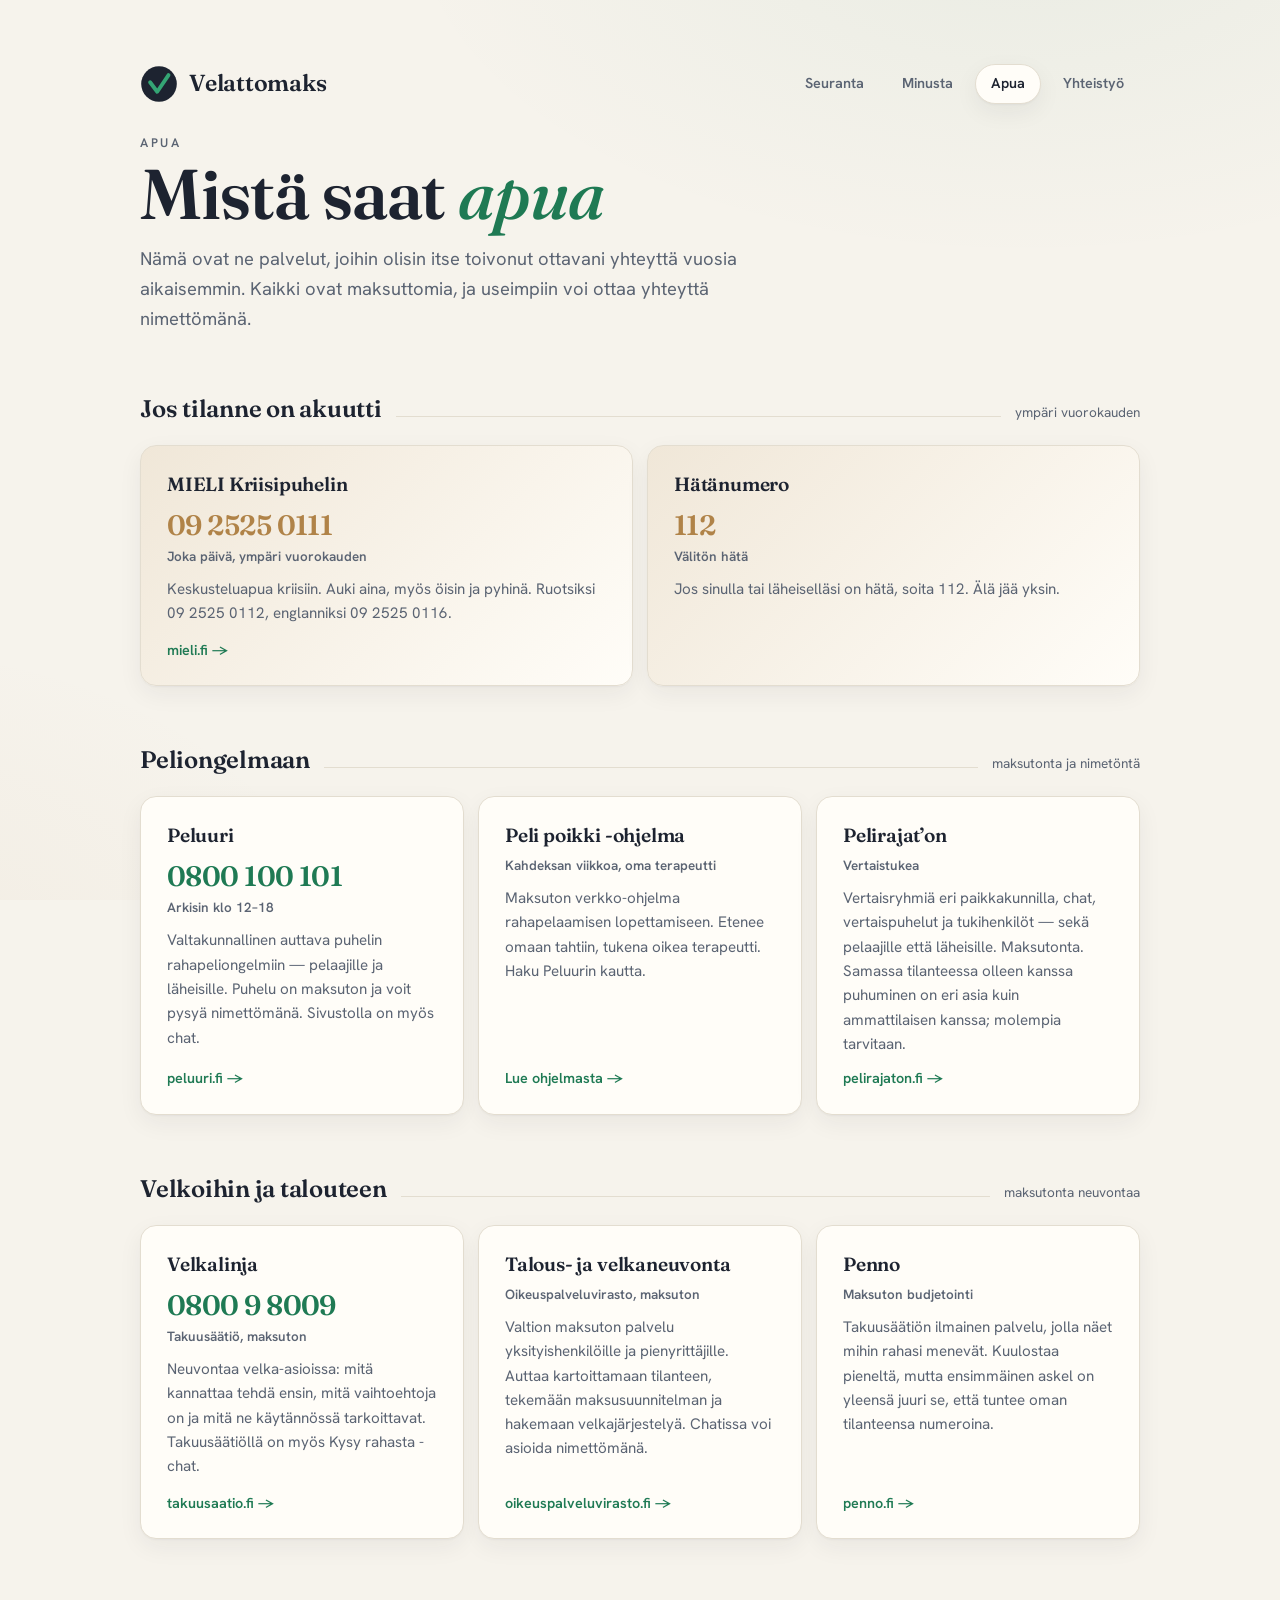
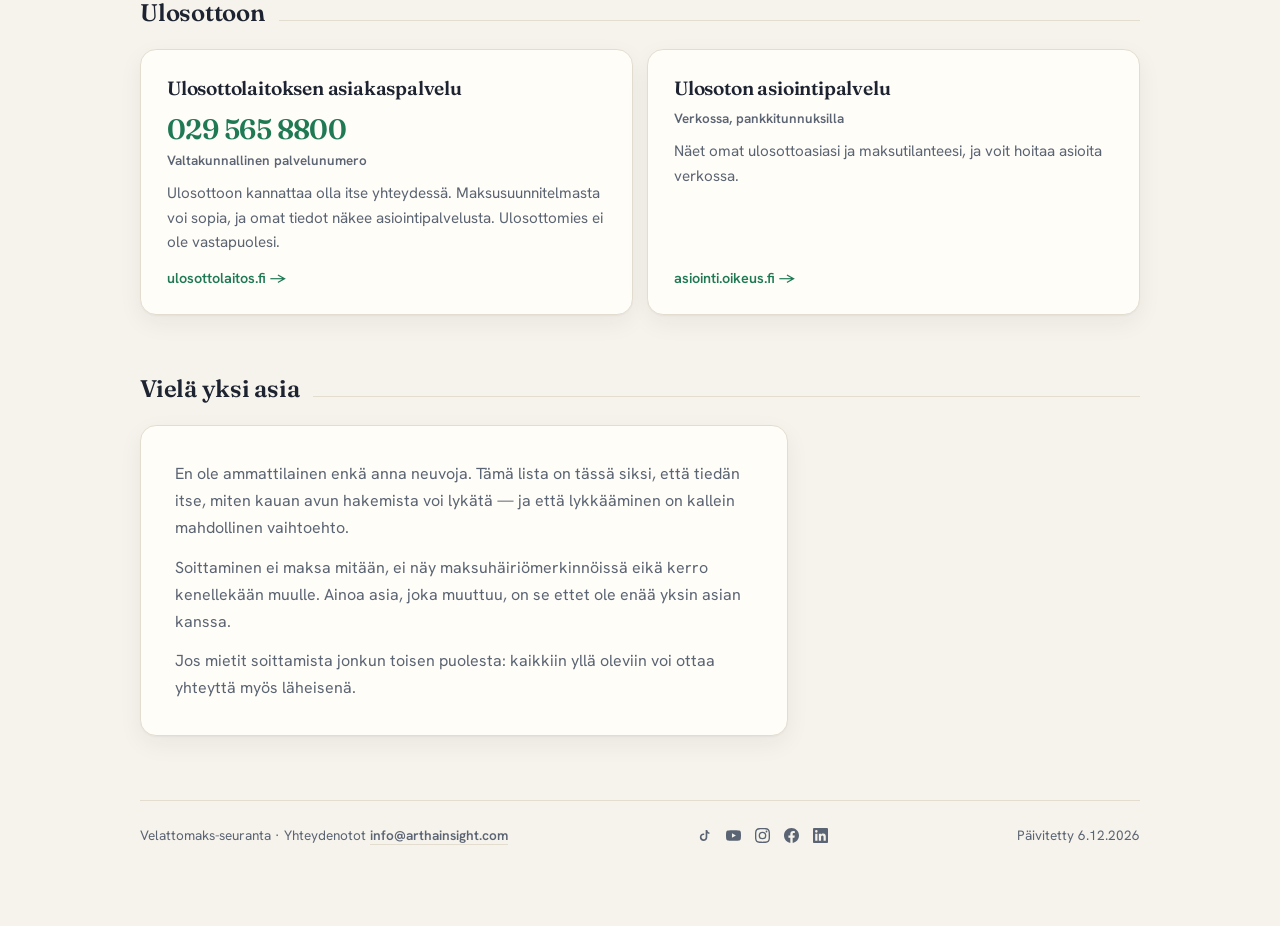
==== apua.html @ fec8a396 "Lisää Apua-sivu Uusi /apua kokoaa maksuttomat tukipalvelut neljään ryhmään: akuutti kriisiapu, pelio" ====
<!DOCTYPE html>
<html lang="fi">
<head>
<title>Apua — Velattomaks</title>
<meta name="description" content="Maksuttomat ja nimettömät palvelut peliongelmaan, velkoihin ja ulosottoon. Yhteystiedot koottuna yhdelle sivulle.">
<meta charset="UTF-8">
<meta name="viewport" content="width=device-width, initial-scale=1.0">
<link rel="icon" href="/favicon.svg" type="image/svg+xml">
<link rel="apple-touch-icon" href="/favicon.svg">
<link rel="preconnect" href="https://fonts.googleapis.com">
<link rel="preconnect" href="https://fonts.gstatic.com" crossorigin>
<link href="https://fonts.googleapis.com/css2?family=Fraunces:opsz,wght@9..144,400;9..144,500;9..144,600;9..144,700&family=Hanken+Grotesk:wght@400;500;600;700&display=swap" rel="stylesheet">
<link rel="stylesheet" href="/styles.css">
<!-- Vercel Web Analytics: cookieless, no personal data, so no consent banner -->
<script defer src="/_vercel/insights/script.js"></script>
</head>
<body>
<div class="wrap">
  <div class="topbar reveal">
    <a class="brand" href="/">
      <svg class="brand-mark" viewBox="0 0 64 64" aria-hidden="true"><circle cx="32" cy="32" r="30" fill="#1d2330"/><path d="M17 29 29 45 48 17" fill="none" stroke="#34a574" stroke-width="6.5" stroke-linecap="round" stroke-linejoin="round"/></svg>
      <span class="brand-word">Velattomaks</span>
    </a>
    <nav class="nav">
      <a href="/">Seuranta</a>
      <a href="/minusta">Minusta</a>
      <a href="/apua" aria-current="page">Apua</a>
      <a href="/yhteistyo">Yhteistyö</a>
    </nav>
  </div>

  <header class="reveal" style="animation-delay:.02s">
    <div class="kicker">Apua</div>
    <h1>Mistä saat <span class="em">apua</span></h1>
    <p class="lede">Nämä ovat ne palvelut, joihin olisin itse toivonut ottavani yhteyttä vuosia aikaisemmin. Kaikki ovat maksuttomia, ja useimpiin voi ottaa yhteyttä nimettömänä.</p>
  </header>

  <section class="reveal" style="animation-delay:.08s">
    <div class="sec-head"><h2>Jos tilanne on akuutti</h2><span class="line"></span><span class="meta">ympäri vuorokauden</span></div>
    <div class="helpgrid">
      <div class="help urgent">
        <div class="t">MIELI Kriisipuhelin</div>
        <a class="num" href="tel:0925250111">09 2525 0111</a>
        <div class="when">Joka päivä, ympäri vuorokauden</div>
        <p>Keskusteluapua kriisiin. Auki aina, myös öisin ja pyhinä. Ruotsiksi 09 2525 0112, englanniksi 09 2525 0116.</p>
        <a class="go" href="https://mieli.fi/tukea-ja-apua/kriisipuhelin/" target="_blank" rel="noopener noreferrer">mieli.fi →</a>
      </div>
      <div class="help urgent">
        <div class="t">Hätänumero</div>
        <a class="num" href="tel:112">112</a>
        <div class="when">Välitön hätä</div>
        <p>Jos sinulla tai läheiselläsi on hätä, soita 112. Älä jää yksin.</p>
      </div>
    </div>
  </section>

  <section class="reveal" style="animation-delay:.12s">
    <div class="sec-head"><h2>Peliongelmaan</h2><span class="line"></span><span class="meta">maksutonta ja nimetöntä</span></div>
    <div class="helpgrid">
      <div class="help">
        <div class="t">Peluuri</div>
        <a class="num" href="tel:0800100101">0800 100 101</a>
        <div class="when">Arkisin klo 12–18</div>
        <p>Valtakunnallinen auttava puhelin rahapeliongelmiin — pelaajille ja läheisille. Puhelu on maksuton ja voit pysyä nimettömänä. Sivustolla on myös chat.</p>
        <a class="go" href="https://www.peluuri.fi/hae-apua" target="_blank" rel="noopener noreferrer">peluuri.fi →</a>
      </div>
      <div class="help nophone">
        <div class="t">Peli poikki -ohjelma</div>
        <div class="when">Kahdeksan viikkoa, oma terapeutti</div>
        <p>Maksuton verkko-ohjelma rahapelaamisen lopettamiseen. Etenee omaan tahtiin, tukena oikea terapeutti. Haku Peluurin kautta.</p>
        <a class="go" href="https://www.peluuri.fi/ajankohtaista/mietitko-hakemista-peli-poikki-ohjelmaan" target="_blank" rel="noopener noreferrer">Lue ohjelmasta →</a>
      </div>
      <div class="help nophone">
        <div class="t">Pelirajat&#8217;on</div>
        <div class="when">Vertaistukea</div>
        <p>Vertaisryhmiä eri paikkakunnilla, chat, vertaispuhelut ja tukihenkilöt — sekä pelaajille että läheisille. Maksutonta. Samassa tilanteessa olleen kanssa puhuminen on eri asia kuin ammattilaisen kanssa; molempia tarvitaan.</p>
        <a class="go" href="https://pelirajaton.fi/vertaistukea/vertaisryhmat/" target="_blank" rel="noopener noreferrer">pelirajaton.fi →</a>
      </div>
    </div>
  </section>

  <section class="reveal" style="animation-delay:.16s">
    <div class="sec-head"><h2>Velkoihin ja talouteen</h2><span class="line"></span><span class="meta">maksutonta neuvontaa</span></div>
    <div class="helpgrid">
      <div class="help">
        <div class="t">Velkalinja</div>
        <a class="num" href="tel:080098009">0800 9 8009</a>
        <div class="when">Takuusäätiö, maksuton</div>
        <p>Neuvontaa velka-asioissa: mitä kannattaa tehdä ensin, mitä vaihtoehtoja on ja mitä ne käytännössä tarkoittavat. Takuusäätiöllä on myös Kysy rahasta -chat.</p>
        <a class="go" href="https://www.takuusaatio.fi/" target="_blank" rel="noopener noreferrer">takuusaatio.fi →</a>
      </div>
      <div class="help nophone">
        <div class="t">Talous- ja velkaneuvonta</div>
        <div class="when">Oikeuspalveluvirasto, maksuton</div>
        <p>Valtion maksuton palvelu yksityishenkilöille ja pienyrittäjille. Auttaa kartoittamaan tilanteen, tekemään maksusuunnitelman ja hakemaan velkajärjestelyä. Chatissa voi asioida nimettömänä.</p>
        <a class="go" href="https://www.oikeuspalveluvirasto.fi/fi/" target="_blank" rel="noopener noreferrer">oikeuspalveluvirasto.fi →</a>
      </div>
      <div class="help nophone">
        <div class="t">Penno</div>
        <div class="when">Maksuton budjetointi</div>
        <p>Takuusäätiön ilmainen palvelu, jolla näet mihin rahasi menevät. Kuulostaa pieneltä, mutta ensimmäinen askel on yleensä juuri se, että tuntee oman tilanteensa numeroina.</p>
        <a class="go" href="https://www.penno.fi/" target="_blank" rel="noopener noreferrer">penno.fi →</a>
      </div>
    </div>
  </section>

  <section class="reveal" style="animation-delay:.2s">
    <div class="sec-head"><h2>Ulosottoon</h2><span class="line"></span></div>
    <div class="helpgrid">
      <div class="help">
        <div class="t">Ulosottolaitoksen asiakaspalvelu</div>
        <a class="num" href="tel:0295658800">029 565 8800</a>
        <div class="when">Valtakunnallinen palvelunumero</div>
        <p>Ulosottoon kannattaa olla itse yhteydessä. Maksusuunnitelmasta voi sopia, ja omat tiedot näkee asiointipalvelusta. Ulosottomies ei ole vastapuolesi.</p>
        <a class="go" href="https://www.ulosottolaitos.fi/" target="_blank" rel="noopener noreferrer">ulosottolaitos.fi →</a>
      </div>
      <div class="help nophone">
        <div class="t">Ulosoton asiointipalvelu</div>
        <div class="when">Verkossa, pankkitunnuksilla</div>
        <p>Näet omat ulosottoasiasi ja maksutilanteesi, ja voit hoitaa asioita verkossa.</p>
        <a class="go" href="https://asiointi.oikeus.fi/ulosotto" target="_blank" rel="noopener noreferrer">asiointi.oikeus.fi →</a>
      </div>
    </div>
  </section>

  <section class="reveal" style="animation-delay:.24s">
    <div class="sec-head"><h2>Vielä yksi asia</h2><span class="line"></span></div>
    <div class="prose">
      <p>En ole ammattilainen enkä anna neuvoja. Tämä lista on tässä siksi, että tiedän itse, miten kauan avun hakemista voi lykätä — ja että lykkääminen on kallein mahdollinen vaihtoehto.</p>
      <p>Soittaminen ei maksa mitään, ei näy maksuhäiriömerkinnöissä eikä kerro kenellekään muulle. Ainoa asia, joka muuttuu, on se ettet ole enää yksin asian kanssa.</p>
      <p>Jos mietit soittamista jonkun toisen puolesta: kaikkiin yllä oleviin voi ottaa yhteyttä myös läheisenä.</p>
    </div>
  </section>

  <footer>
    <span>Velattomaks-seuranta · Yhteydenotot <a class="foot-mail" href="mailto:info@arthainsight.com">info@arthainsight.com</a></span>
    <span class="foot-soc">
      <a class="tt-foot" href="https://www.tiktok.com/@velattomaks.fi" target="_blank" rel="noopener noreferrer" aria-label="TikTok" title="TikTok">
        <svg viewBox="0 0 24 24" fill="currentColor" aria-hidden="true"><path d="M16.5 3c.3 2.1 1.6 3.73 3.5 4.03v2.34c-1.2 0-2.4-.38-3.5-1.02v6.43c0 3.31-2.69 6-6 6s-6-2.69-6-6 2.69-6 6-6c.34 0 .67.03 1 .08v2.42c-.32-.1-.66-.16-1-.16-1.83 0-3.33 1.5-3.33 3.34S8.67 18.17 10.5 18.17s3.33-1.5 3.33-3.34V3h2.67z"/></svg>
      </a>
      <a class="tt-foot" href="https://www.youtube.com/@velattomaks" target="_blank" rel="noopener noreferrer" aria-label="YouTube" title="YouTube">
        <svg viewBox="0 0 24 24" fill="currentColor" aria-hidden="true"><path d="M23.5 6.19a3.02 3.02 0 0 0-2.12-2.14C19.5 3.55 12 3.55 12 3.55s-7.5 0-9.38.5A3.02 3.02 0 0 0 .5 6.19C0 8.07 0 12 0 12s0 3.93.5 5.81a3.02 3.02 0 0 0 2.12 2.14c1.88.5 9.38.5 9.38.5s7.5 0 9.38-.5a3.02 3.02 0 0 0 2.12-2.14C24 15.93 24 12 24 12s0-3.93-.5-5.81zM9.55 15.57V8.43L15.82 12l-6.27 3.57z"/></svg>
      </a>
      <a class="tt-foot" href="https://www.instagram.com/velattomaks.fi" target="_blank" rel="noopener noreferrer" aria-label="Instagram" title="Instagram">
        <svg viewBox="0 0 24 24" fill="currentColor" aria-hidden="true"><path d="M12 2.16c3.2 0 3.58.02 4.85.07 3.25.15 4.77 1.69 4.92 4.92.06 1.27.07 1.65.07 4.85s-.01 3.58-.07 4.85c-.15 3.23-1.66 4.77-4.92 4.92-1.27.06-1.64.07-4.85.07s-3.58-.01-4.85-.07c-3.26-.15-4.77-1.7-4.92-4.92-.06-1.27-.07-1.64-.07-4.85s.01-3.58.07-4.85c.15-3.23 1.66-4.77 4.92-4.92C8.42 2.18 8.8 2.16 12 2.16zM12 0C8.74 0 8.33.01 7.05.07 2.7.27.27 2.69.07 7.05.01 8.33 0 8.74 0 12s.01 3.67.07 4.95c.2 4.36 2.62 6.78 6.98 6.98C8.33 23.99 8.74 24 12 24s3.67-.01 4.95-.07c4.35-.2 6.78-2.62 6.98-6.98.06-1.28.07-1.69.07-4.95s-.01-3.67-.07-4.95c-.2-4.35-2.62-6.78-6.98-6.98C15.67.01 15.26 0 12 0zm0 5.84a6.16 6.16 0 1 0 0 12.32 6.16 6.16 0 0 0 0-12.32zM12 16a4 4 0 1 1 0-8 4 4 0 0 1 0 8zm6.41-11.85a1.44 1.44 0 1 0 0 2.89 1.44 1.44 0 0 0 0-2.89z"/></svg>
      </a>
      <a class="tt-foot" href="https://www.facebook.com/profile.php?id=61591109935003" target="_blank" rel="noopener noreferrer" aria-label="Facebook" title="Facebook">
        <svg viewBox="0 0 24 24" fill="currentColor" aria-hidden="true"><path d="M24 12.07C24 5.44 18.63.07 12 .07S0 5.44 0 12.07c0 5.99 4.39 10.95 10.13 11.85v-8.38H7.08v-3.47h3.05V9.43c0-3.01 1.79-4.67 4.53-4.67 1.31 0 2.69.24 2.69.24v2.95h-1.51c-1.49 0-1.96.93-1.96 1.87v2.25h3.33l-.53 3.47h-2.8v8.38C19.61 23.02 24 18.06 24 12.07z"/></svg>
      </a>
      <a class="tt-foot" href="https://www.linkedin.com/in/rikuforsell/" target="_blank" rel="noopener noreferrer" aria-label="LinkedIn" title="LinkedIn">
        <svg viewBox="0 0 24 24" fill="currentColor" aria-hidden="true"><path d="M20.45 20.45h-3.56v-5.57c0-1.33-.03-3.04-1.85-3.04-1.86 0-2.14 1.45-2.14 2.94v5.67H9.34V9h3.42v1.56h.05c.48-.9 1.64-1.85 3.37-1.85 3.6 0 4.27 2.37 4.27 5.46v6.28zM5.34 7.43a2.06 2.06 0 1 1 0-4.13 2.06 2.06 0 0 1 0 4.13zM7.12 20.45H3.56V9h3.56v11.45zM22.22 0H1.77C.79 0 0 .77 0 1.73v20.54C0 23.23.79 24 1.77 24h20.45c.98 0 1.78-.77 1.78-1.73V1.73C24 .77 23.2 0 22.22 0z"/></svg>
      </a>
    </span>
    <span id="updated"></span>
  </footer>
</div>
<script>
document.getElementById('updated').textContent = 'Päivitetty ' + new Date().toLocaleDateString('fi-FI');
</script>
</body>
</html>
---- styles.css ----
:root{
    --paper:#f6f3ec;
    --paper-2:#fffdf8;
    --ink:#1d2330;
    --ink-soft:#5b6473;
    --line:#e3ddd0;
    --accent:#1f7a54;      /* maksettu / edistys */
    --accent-soft:#e4efe7;
    --remain:#b08348;      /* jäljellä */
    --remain-soft:#f0e7d8;
    --amber:#b9892f;
    --amber-soft:#f3e8cf;
    --shadow:0 1px 2px rgba(29,35,48,.04), 0 8px 24px rgba(29,35,48,.06);
    --radius:16px;
  }
  *{box-sizing:border-box;margin:0;padding:0}
  html{scroll-behavior:smooth}
  body{
    font-family:'Hanken Grotesk',system-ui,sans-serif;
    background:var(--paper);
    color:var(--ink);
    line-height:1.5;
    -webkit-font-smoothing:antialiased;
    font-feature-settings:"tnum" 1,"lnum" 1;
    background-image:
      radial-gradient(900px 500px at 80% -10%, rgba(31,122,84,.06), transparent 70%),
      radial-gradient(700px 500px at -10% 110%, rgba(176,131,72,.06), transparent 70%);
    background-attachment:fixed;
  }
  .wrap{max-width:1080px;margin:0 auto;padding:clamp(28px,5vw,72px) clamp(18px,4vw,40px) 80px}
  .num{font-variant-numeric:tabular-nums;font-feature-settings:"tnum" 1}

  /* ---------- Brand ---------- */
  .brand{display:flex;align-items:center;gap:11px;text-decoration:none}
  .topbar{margin-bottom:30px}
  .brand-mark{width:38px;height:38px;flex:none}
  .brand-word{font-family:'Fraunces',serif;font-weight:600;font-size:1.45rem;color:var(--ink);letter-spacing:-.01em}

  /* ---------- Header ---------- */
  .kicker{font-size:.78rem;letter-spacing:.22em;text-transform:uppercase;color:var(--ink-soft);font-weight:600}
  h1{
    font-family:'Fraunces',serif;
    font-weight:600;
    font-size:clamp(2.4rem,6vw,4.4rem);
    line-height:1.02;
    letter-spacing:-.015em;
    margin:.35rem 0 .2rem;
  }
  h1 .em{color:var(--accent);font-style:italic;font-weight:500}
  .sub{color:var(--ink-soft);font-size:1.02rem;max-width:46ch}

  /* ---------- Countdown ---------- */
  .countdown{
    margin-top:34px;display:flex;flex-wrap:wrap;gap:14px;align-items:stretch;
  }
  .cd-main{
    flex:1 1 320px;background:var(--ink);color:#fff;border-radius:var(--radius);
    padding:30px 34px;position:relative;overflow:hidden;box-shadow:var(--shadow);
  }
  .cd-main::after{content:"";position:absolute;inset:0;background:
    radial-gradient(380px 200px at 100% 0%, rgba(31,122,84,.35), transparent 70%);pointer-events:none}
  .cd-label{font-size:.78rem;letter-spacing:.18em;text-transform:uppercase;opacity:.7;font-weight:600}
  .cd-days{font-family:'Fraunces',serif;font-size:clamp(3.2rem,9vw,5.6rem);line-height:.95;font-weight:600;margin:.15rem 0;letter-spacing:-.02em}
  .cd-days small{font-size:.28em;font-weight:500;letter-spacing:0;opacity:.75;margin-left:.4rem;font-family:'Hanken Grotesk',sans-serif}
  .cd-break{font-size:.95rem;opacity:.8}
  .cd-side{flex:1 1 220px;display:flex;flex-direction:column;gap:14px}
  .cd-chip{background:var(--paper-2);border:1px solid var(--line);border-radius:var(--radius);padding:18px 22px;box-shadow:var(--shadow);flex:1;display:flex;flex-direction:column;justify-content:center}
  .cd-chip .t{font-size:.8rem;color:var(--ink-soft);font-weight:600;letter-spacing:.02em}
  .cd-chip .v{font-family:'Fraunces',serif;font-size:1.9rem;font-weight:600;margin-top:2px;letter-spacing:-.01em}
  .cd-chip .v.accent{color:var(--accent)}

  /* ---------- Section ---------- */
  section{margin-top:56px}
  .sec-head{display:flex;align-items:baseline;gap:14px;margin-bottom:18px}
  .sec-head h2{font-family:'Fraunces',serif;font-weight:600;font-size:1.5rem;letter-spacing:-.01em}
  .sec-head h3{font-family:'Fraunces',serif;font-weight:600;font-size:1.15rem;letter-spacing:-.01em}
  .sec-head.sub{margin-top:26px}
  .sec-head .line{flex:1;height:1px;background:var(--line)}
  .sec-head .meta{font-size:.85rem;color:var(--ink-soft)}

  /* ---------- Progress ---------- */
  .progress-card{background:var(--paper-2);border:1px solid var(--line);border-radius:var(--radius);padding:30px clamp(22px,4vw,38px);box-shadow:var(--shadow)}
  .progress-top{display:flex;justify-content:space-between;align-items:flex-end;flex-wrap:wrap;gap:10px;margin-bottom:16px}
  .progress-top .pct{font-family:'Fraunces',serif;font-size:clamp(2.6rem,7vw,3.6rem);font-weight:600;color:var(--accent);line-height:1}
  .progress-top .pct small{font-size:.32em;color:var(--ink-soft);font-weight:600;font-family:'Hanken Grotesk',sans-serif;margin-left:.3rem}
  .progress-top .total{text-align:right;color:var(--ink-soft);font-size:.9rem}
  .progress-top .total b{display:block;font-family:'Fraunces',serif;color:var(--ink);font-size:1.5rem;font-weight:600}
  .bar{height:26px;border-radius:999px;background:var(--remain-soft);overflow:hidden;display:flex;border:1px solid var(--line)}
  .bar .fill{background:linear-gradient(90deg,#1f7a54,#2c9268);width:0;transition:width 1.4s cubic-bezier(.16,1,.3,1);box-shadow:inset 0 1px 0 rgba(255,255,255,.25)}
  .legend{display:flex;gap:24px;margin-top:16px;flex-wrap:wrap}
  .legend div{display:flex;align-items:center;gap:8px;font-size:.92rem}
  .dot{width:11px;height:11px;border-radius:3px}
  .dot.paid{background:var(--accent)}
  .dot.remain{background:var(--remain)}
  .legend b{font-variant-numeric:tabular-nums}
  .legend .muted{color:var(--ink-soft)}

  /* ---------- Stat grid ---------- */
  .stats{display:grid;grid-template-columns:repeat(auto-fit,minmax(210px,1fr));gap:14px;margin-top:16px}
  .stat{background:var(--paper-2);border:1px solid var(--line);border-radius:var(--radius);padding:22px 24px;box-shadow:var(--shadow)}
  .stat .t{font-size:.82rem;color:var(--ink-soft);font-weight:600;letter-spacing:.02em}
  .stat .v{font-family:'Fraunces',serif;font-size:2rem;font-weight:600;margin-top:4px;letter-spacing:-.01em}
  .stat .v.accent{color:var(--accent)}
  .stat .v.remain{color:var(--remain)}
  .stat .h{font-size:.82rem;color:var(--ink-soft);margin-top:6px}

  /* ---------- Wins ---------- */
  .wins{display:grid;grid-template-columns:repeat(auto-fit,minmax(250px,1fr));gap:14px}
  .win{background:linear-gradient(135deg,var(--accent-soft),var(--paper-2));border:1px solid var(--line);border-radius:var(--radius);padding:22px 24px;box-shadow:var(--shadow);display:flex;align-items:center;gap:16px}
  .win-ico{width:52px;height:52px;flex:none;border-radius:14px;background:var(--accent);color:#fff;display:grid;place-items:center}
  .win-ico svg{width:25px;height:25px;fill:none;stroke:currentColor;stroke-width:2.3;stroke-linecap:round;stroke-linejoin:round}
  .win-v{font-family:'Fraunces',serif;font-size:1.9rem;font-weight:600;color:var(--accent);line-height:1.05;letter-spacing:-.01em}
  .win-t{font-size:.9rem;color:var(--ink-soft);margin-top:3px;max-width:24ch}
  .win.loss{background:linear-gradient(135deg,var(--remain-soft),var(--paper-2))}
  .win.loss .win-ico{background:var(--remain)}
  .win.loss .win-v{color:var(--remain)}
  .win-note{display:inline-block;margin-top:7px;font-size:.72rem;font-weight:600;padding:2px 9px;border-radius:999px;background:var(--remain-soft);color:var(--remain)}

  /* ---------- Chart ---------- */
  .chart-card{background:var(--paper-2);border:1px solid var(--line);border-radius:var(--radius);padding:28px clamp(18px,3vw,30px);box-shadow:var(--shadow)}
  .chart{display:flex;align-items:flex-end;gap:clamp(6px,1.5vw,16px);height:240px;padding-top:20px}
  .col{flex:1;display:flex;flex-direction:column;align-items:center;gap:8px;height:100%;justify-content:flex-end;min-width:0}
  .col .amt{font-size:.72rem;color:var(--ink-soft);font-variant-numeric:tabular-nums;white-space:nowrap}
  .col .track{width:100%;flex:1;display:flex;align-items:flex-end;max-width:46px}
  .col .barv{width:100%;background:linear-gradient(180deg,#2c9268,#1f7a54);border-radius:6px 6px 3px 3px;height:0;transition:height 1.1s cubic-bezier(.16,1,.3,1);min-height:2px}
  .col.zero .barv{background:var(--line)}
  .col .yr{font-size:.78rem;color:var(--ink-soft);font-weight:600}
  .col.zero .amt{opacity:.6}

  /* ---------- Debt list ---------- */
  .debts{display:grid;grid-template-columns:repeat(auto-fill,minmax(240px,1fr));gap:12px}
  .debt{background:var(--paper-2);border:1px solid var(--line);border-radius:14px;padding:18px 20px;box-shadow:var(--shadow);display:flex;align-items:center;gap:16px}
  .badge{width:42px;height:42px;flex:none;border-radius:11px;background:var(--ink);color:#fff;display:grid;place-items:center;font-family:'Fraunces',serif;font-size:1.25rem;font-weight:600}
  .debt.unknown .badge{background:var(--remain)}
  .debt .info{min-width:0;flex:1}
  .debt .amt{font-family:'Fraunces',serif;font-size:1.35rem;font-weight:600;letter-spacing:-.01em}
  .debt .amt.q{color:var(--remain)}
  .tag{display:inline-block;margin-top:5px;font-size:.72rem;font-weight:600;padding:2px 9px;border-radius:999px;letter-spacing:.02em}
  .tag.ok{background:var(--accent-soft);color:var(--accent)}
  .tag.set{background:var(--amber-soft);color:var(--amber)}
  .tag.unk{background:var(--remain-soft);color:var(--remain)}
  .tag.court{background:rgba(91,100,115,.12);color:var(--ink-soft)}
  .debt.court .badge{background:var(--ink-soft)}
  .note{margin-top:14px;font-size:.85rem;color:var(--ink-soft);max-width:70ch}

  footer{margin-top:64px;padding-top:24px;border-top:1px solid var(--line);color:var(--ink-soft);font-size:.85rem;display:flex;justify-content:space-between;align-items:center;flex-wrap:wrap;gap:10px}

  /* ---------- Social links ---------- */
  .soc-lead{margin:22px 0 0;color:var(--ink-soft);font-size:.95rem;font-weight:600}
  .socials{display:flex;flex-wrap:wrap;gap:10px;margin-top:12px}
  .soc{display:inline-flex;align-items:center;gap:9px;padding:11px 20px;border-radius:999px;text-decoration:none;font-weight:600;font-size:.95rem;background:var(--paper-2);color:var(--ink);border:1px solid var(--line);box-shadow:var(--shadow);transition:transform .16s ease,box-shadow .16s ease}
  .soc:hover{transform:translateY(-2px);box-shadow:0 6px 20px rgba(29,35,48,.12)}
  .soc svg{width:19px;height:19px;flex:none}
  .soc.yt svg{color:#ff0000}
  .soc.ig svg{color:#d62976}
  .soc.fb svg{color:#1877f2}
  .soc.li svg{color:#0a66c2}
  .foot-soc{display:inline-flex;align-items:center;gap:14px;flex-wrap:wrap}
  .tt-foot{color:var(--ink-soft);text-decoration:none;font-weight:600;display:inline-flex;align-items:center;gap:7px}
  .tt-foot:hover{color:var(--ink)}
  .tt-foot svg{width:15px;height:15px}
  .foot-mail{color:var(--ink-soft);text-decoration:none;font-weight:600;border-bottom:1px solid var(--line)}
  .foot-mail:hover{color:var(--ink)}

  /* ---------- Mobile ---------- */
  @media (max-width:600px){
    .chart{height:300px;gap:4px;padding-top:6px}
    .col{gap:6px}
    .col .amt{writing-mode:vertical-rl;transform:rotate(180deg);font-size:.66rem;line-height:1}
    .col .track{max-width:26px}
    .col .yr{font-size:.7rem}
  }

  /* ---------- Entrance animation ---------- */
  .reveal{opacity:0;transform:translateY(14px);animation:rise .7s cubic-bezier(.16,1,.3,1) forwards}
  @keyframes rise{to{opacity:1;transform:none}}
  @media (prefers-reduced-motion:reduce){
    .reveal{animation:none;opacity:1;transform:none}
    .bar .fill,.col .barv{transition:none}
  }

  /* ---------- Navigaatio ---------- */
  .topbar{display:flex;align-items:center;justify-content:space-between;gap:16px;flex-wrap:wrap}
  .nav{display:flex;gap:6px;flex-wrap:wrap}
  .nav a{padding:8px 15px;border-radius:999px;text-decoration:none;font-weight:600;font-size:.9rem;
    color:var(--ink-soft);border:1px solid transparent;transition:background .16s ease,color .16s ease}
  .nav a:hover{background:var(--paper-2);color:var(--ink)}
  .nav a[aria-current="page"]{background:var(--paper-2);color:var(--ink);border-color:var(--line);box-shadow:var(--shadow)}

  /* ---------- Sisältösivut ---------- */
  .lede{font-size:1.15rem;color:var(--ink-soft);max-width:62ch;margin-top:14px;line-height:1.65}
  .prose{background:var(--paper-2);border:1px solid var(--line);border-radius:var(--radius);
    padding:clamp(22px,3vw,34px);box-shadow:var(--shadow);max-width:72ch}
  .prose + .prose{margin-top:16px}
  .prose h3{font-family:'Fraunces',serif;font-weight:600;font-size:1.15rem;margin-bottom:10px;letter-spacing:-.01em}
  .prose p{color:var(--ink-soft);line-height:1.7}
  .prose p + p{margin-top:12px}
  .prose ul + p{margin-top:12px}
  .prose ul{margin:12px 0 0 20px;color:var(--ink-soft);line-height:1.7}
  .prose li + li{margin-top:7px}
  .prose b{color:var(--ink)}
  .prose a{color:var(--accent);font-weight:600}

  /* ---------- Kyllä / ei -listat ---------- */
  .yesno{display:grid;grid-template-columns:repeat(auto-fit,minmax(280px,1fr));gap:14px}
  .yn{background:var(--paper-2);border:1px solid var(--line);border-radius:var(--radius);
    padding:22px 24px;box-shadow:var(--shadow)}
  .yn h3{font-family:'Fraunces',serif;font-weight:600;font-size:1.1rem;display:flex;align-items:center;gap:10px}
  .yn .mark{width:26px;height:26px;flex:none;border-radius:8px;display:grid;place-items:center;color:#fff;font-size:.9rem;font-weight:700}
  .yn.ok .mark{background:var(--accent)}
  .yn.no .mark{background:var(--remain)}
  .yn ul{margin:14px 0 0;padding-left:18px;color:var(--ink-soft);line-height:1.65;font-size:.95rem}
  .yn li + li{margin-top:8px}

  /* ---------- Tietokortit ---------- */
  .facts{display:grid;grid-template-columns:repeat(auto-fit,minmax(190px,1fr));gap:14px}
  .fact{background:var(--paper-2);border:1px solid var(--line);border-radius:14px;padding:20px 22px;box-shadow:var(--shadow)}
  .fact .t{font-size:.8rem;color:var(--ink-soft);font-weight:600;letter-spacing:.02em}
  .fact .v{font-family:'Fraunces',serif;font-size:1.6rem;font-weight:600;margin-top:4px;letter-spacing:-.01em}
  .fact .v.accent{color:var(--accent)}

  /* ---------- CTA ---------- */
  .cta{background:linear-gradient(135deg,var(--accent-soft),var(--paper-2));border:1px solid var(--line);
    border-radius:var(--radius);padding:clamp(24px,3vw,34px);box-shadow:var(--shadow);max-width:72ch}
  .cta h3{font-family:'Fraunces',serif;font-weight:600;font-size:1.3rem;letter-spacing:-.01em}
  .cta p{color:var(--ink-soft);margin-top:10px;line-height:1.7}
  .btn{display:inline-flex;align-items:center;gap:9px;margin-top:18px;padding:13px 26px;border-radius:999px;
    background:var(--accent);color:#fff;text-decoration:none;font-weight:600;
    transition:transform .16s ease,box-shadow .16s ease}
  .btn:hover{transform:translateY(-2px);box-shadow:0 6px 20px rgba(31,122,84,.3)}

  @media(max-width:560px){
    .topbar{justify-content:center}
    .nav{justify-content:center}
  }

  /* ---------- Apua-sivun palvelukortit ---------- */
  .helpgrid{display:grid;grid-template-columns:repeat(auto-fit,minmax(300px,1fr));gap:14px}
  .help{background:var(--paper-2);border:1px solid var(--line);border-radius:var(--radius);
    padding:24px 26px;box-shadow:var(--shadow);display:flex;flex-direction:column}
  .help .t{font-family:'Fraunces',serif;font-weight:600;font-size:1.2rem;letter-spacing:-.01em}
  .help .num{display:inline-block;margin-top:10px;font-family:'Fraunces',serif;font-size:1.75rem;
    font-weight:600;color:var(--accent);text-decoration:none;letter-spacing:-.02em;line-height:1.15}
  .help .num:hover{text-decoration:underline}
  .help .when{margin-top:6px;font-size:.84rem;color:var(--ink-soft);font-weight:600}
  .help p{margin-top:10px;color:var(--ink-soft);font-size:.95rem;line-height:1.6;flex:1}
  .help .go{margin-top:14px;font-size:.9rem;font-weight:600;color:var(--accent);text-decoration:none}
  .help .go:hover{text-decoration:underline}
  .help.urgent{background:linear-gradient(135deg,var(--remain-soft),var(--paper-2))}
  .help.urgent .num{color:var(--remain)}
  .help.nophone .go{margin-top:12px}
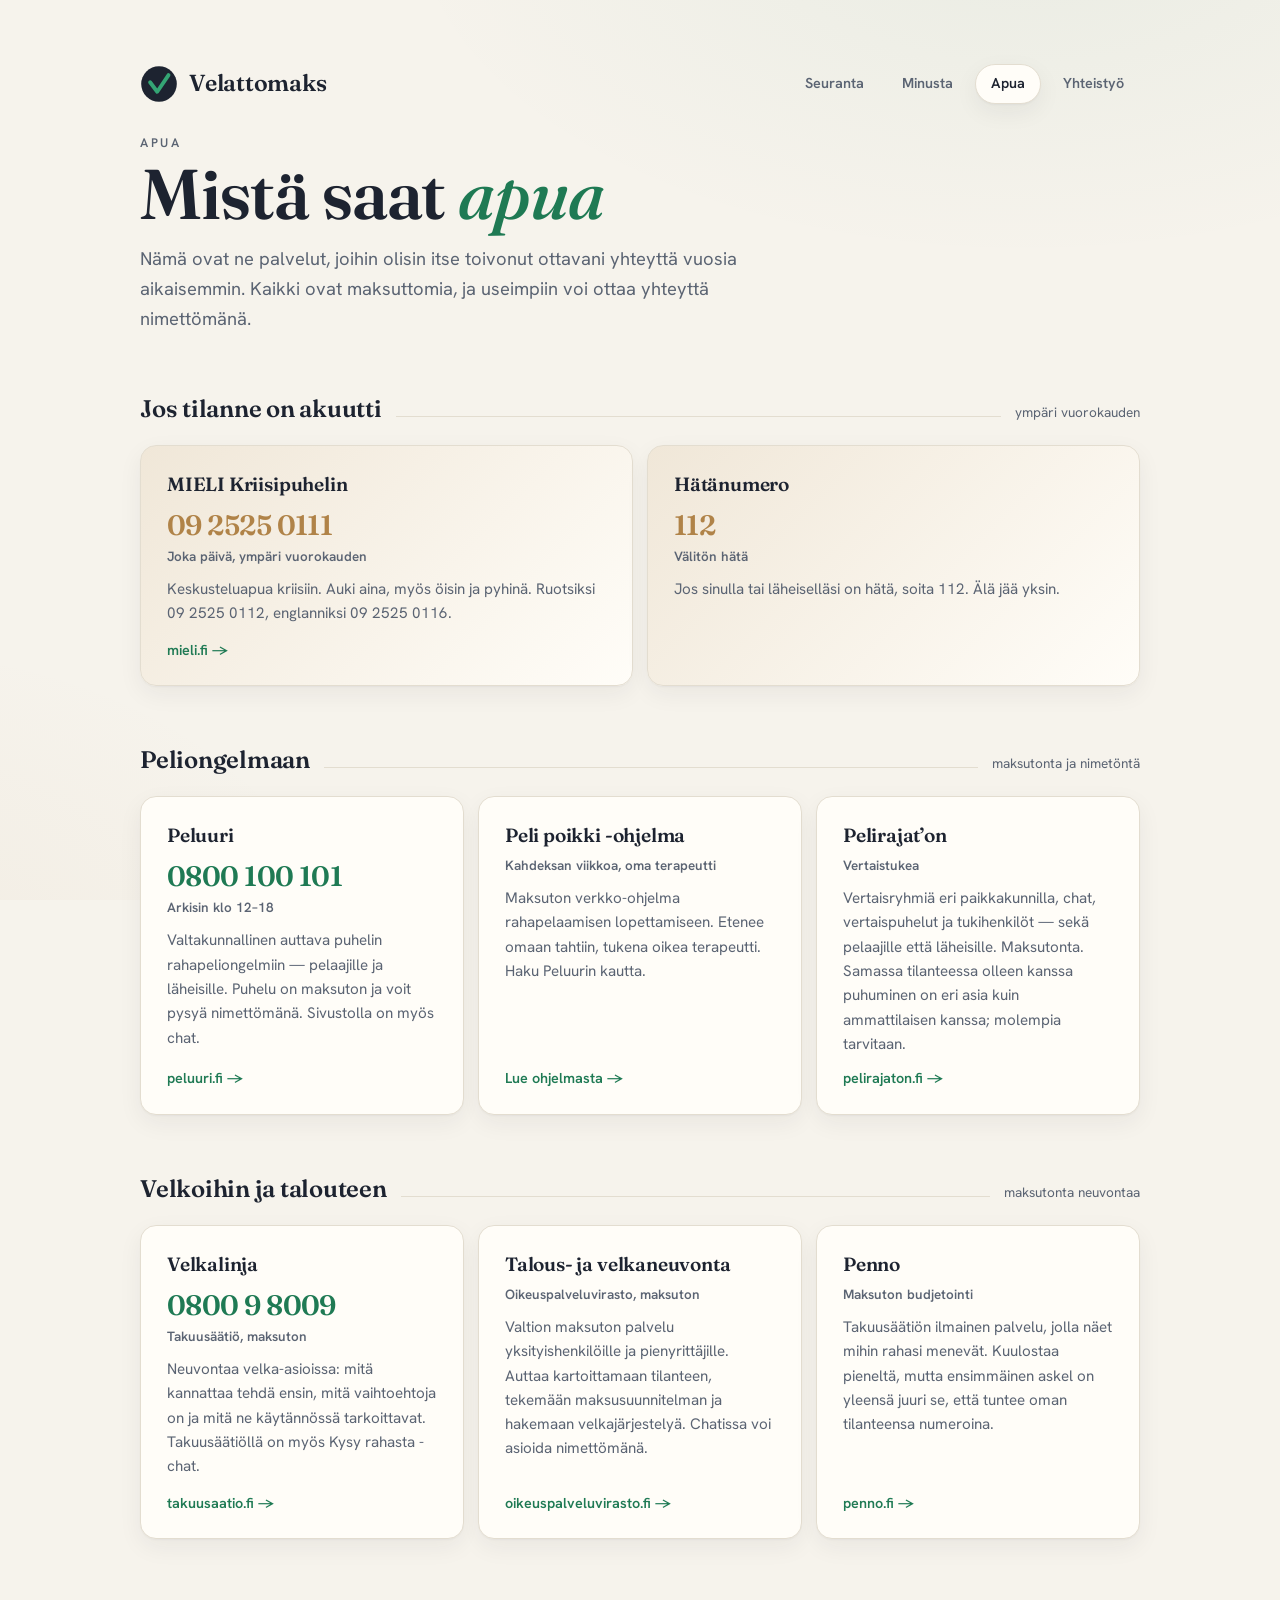
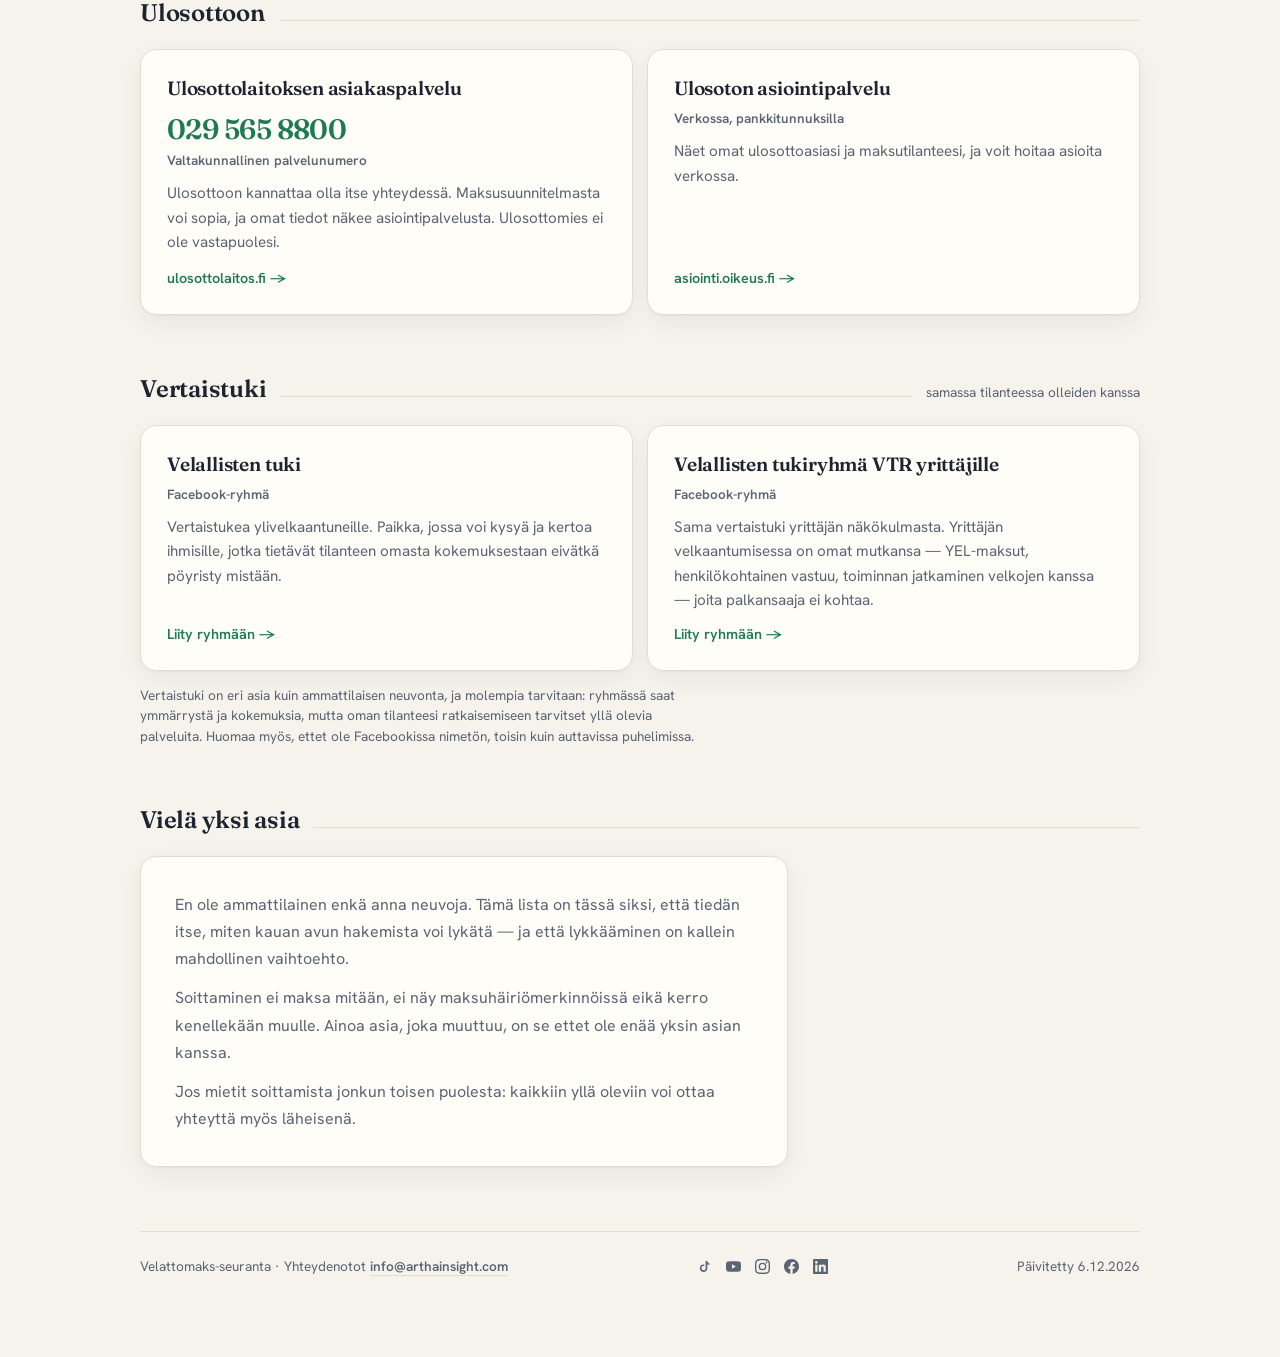
==== commit c5bfab7f: "Lisää vertaistukiryhmät Apua-sivulle Uusi Vertaistuki-osio: Velallisten tuki ja yrittäjille suunnatt" ====
--- a/apua.html
+++ b/apua.html
@@ -124,6 +124,25 @@
   </section>
 
   <section class="reveal" style="animation-delay:.24s">
+    <div class="sec-head"><h2>Vertaistuki</h2><span class="line"></span><span class="meta">samassa tilanteessa olleiden kanssa</span></div>
+    <div class="helpgrid">
+      <div class="help nophone">
+        <div class="t">Velallisten tuki</div>
+        <div class="when">Facebook-ryhmä</div>
+        <p>Vertaistukea ylivelkaantuneille. Paikka, jossa voi kysyä ja kertoa ihmisille, jotka tietävät tilanteen omasta kokemuksestaan eivätkä pöyristy mistään.</p>
+        <a class="go" href="https://www.facebook.com/groups/velallistentuki" target="_blank" rel="noopener noreferrer">Liity ryhmään →</a>
+      </div>
+      <div class="help nophone">
+        <div class="t">Velallisten tukiryhmä VTR yrittäjille</div>
+        <div class="when">Facebook-ryhmä</div>
+        <p>Sama vertaistuki yrittäjän näkökulmasta. Yrittäjän velkaantumisessa on omat mutkansa — YEL-maksut, henkilökohtainen vastuu, toiminnan jatkaminen velkojen kanssa — joita palkansaaja ei kohtaa.</p>
+        <a class="go" href="https://www.facebook.com/groups/2909651225783506" target="_blank" rel="noopener noreferrer">Liity ryhmään →</a>
+      </div>
+    </div>
+    <p class="note">Vertaistuki on eri asia kuin ammattilaisen neuvonta, ja molempia tarvitaan: ryhmässä saat ymmärrystä ja kokemuksia, mutta oman tilanteesi ratkaisemiseen tarvitset yllä olevia palveluita. Huomaa myös, ettet ole Facebookissa nimetön, toisin kuin auttavissa puhelimissa.</p>
+  </section>
+
+  <section class="reveal" style="animation-delay:.28s">
     <div class="sec-head"><h2>Vielä yksi asia</h2><span class="line"></span></div>
     <div class="prose">
       <p>En ole ammattilainen enkä anna neuvoja. Tämä lista on tässä siksi, että tiedän itse, miten kauan avun hakemista voi lykätä — ja että lykkääminen on kallein mahdollinen vaihtoehto.</p>
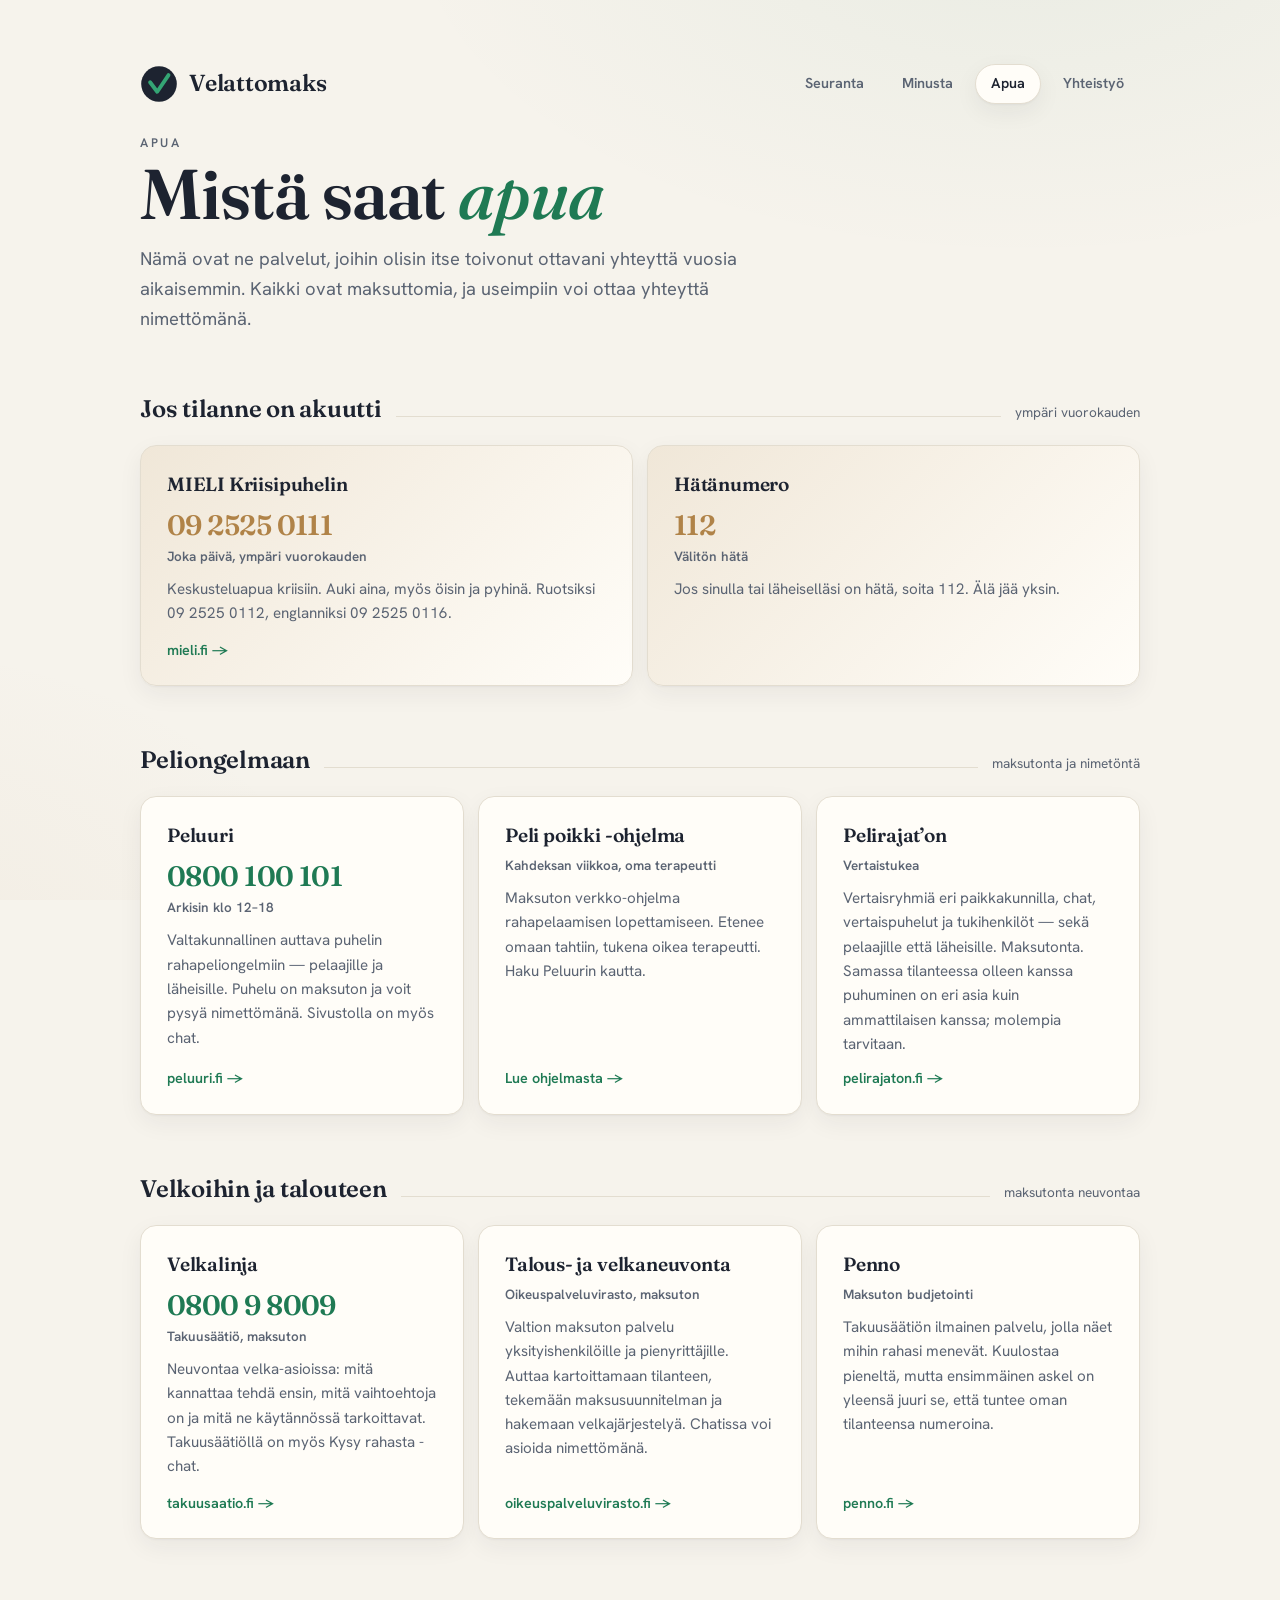
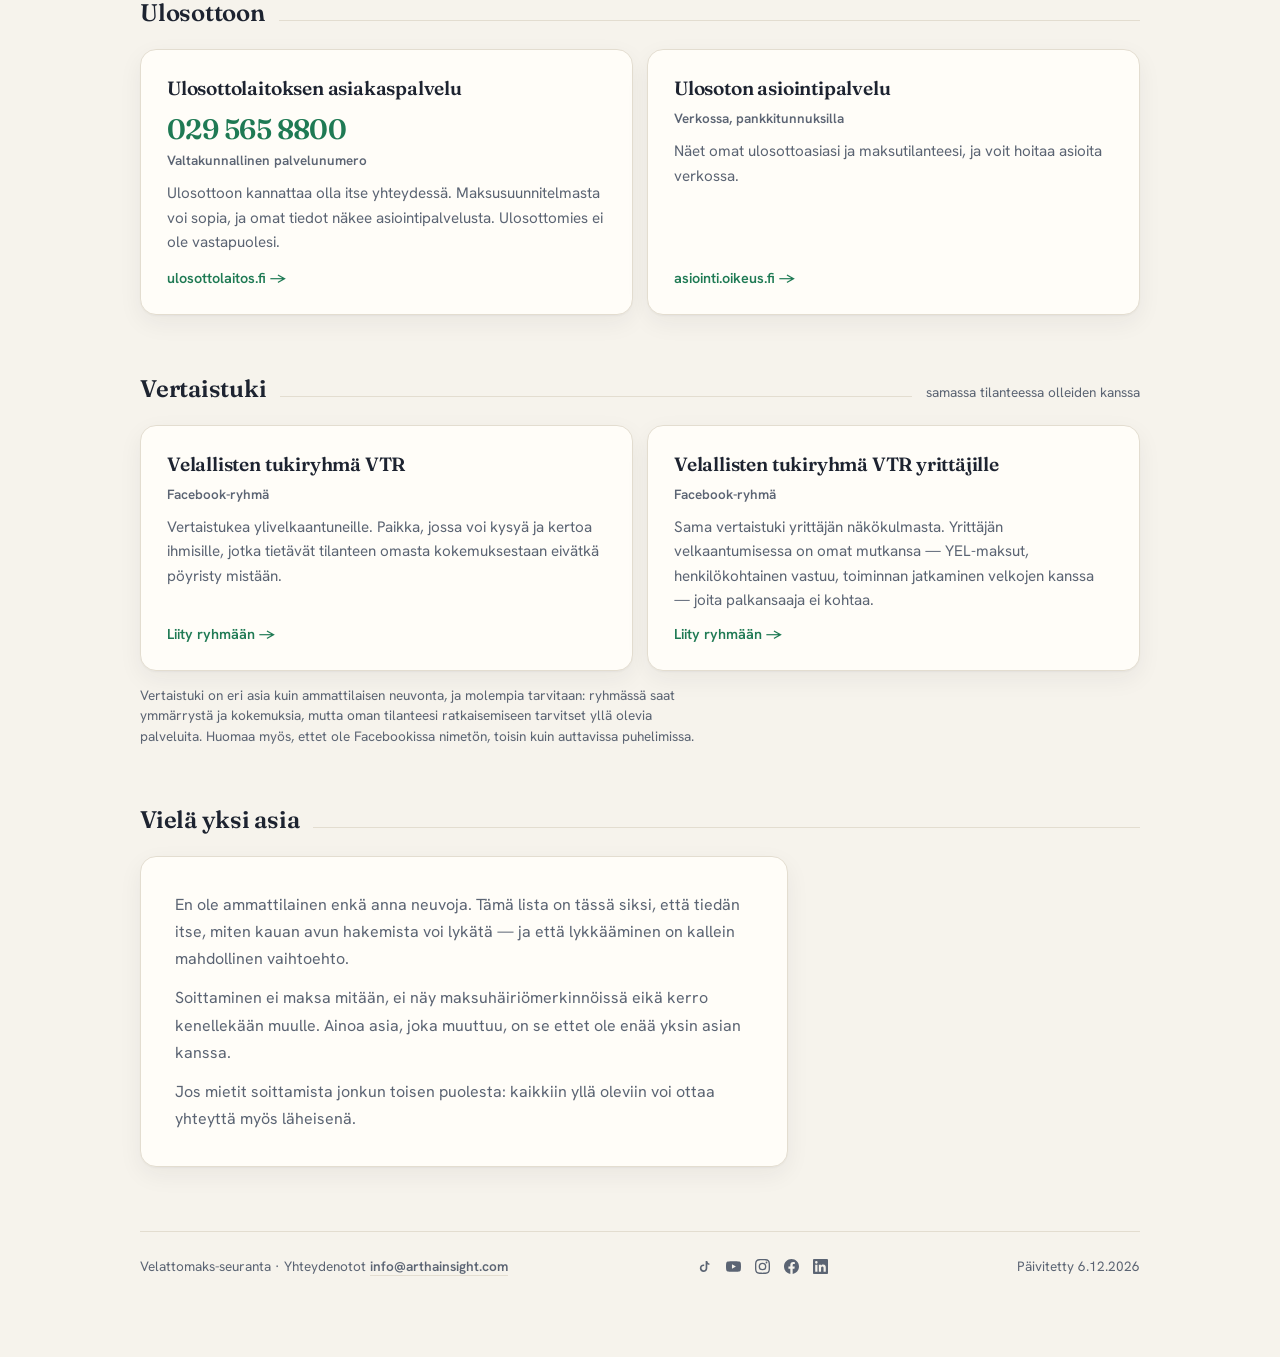
==== commit 05bd7c6b: "Korjaa vertaistukiryhmän nimi Ryhmän nimi on Velallisten tukiryhmä VTR.  Co-Authored-By: Claude Opus" ====
--- a/apua.html
+++ b/apua.html
@@ -127,7 +127,7 @@
     <div class="sec-head"><h2>Vertaistuki</h2><span class="line"></span><span class="meta">samassa tilanteessa olleiden kanssa</span></div>
     <div class="helpgrid">
       <div class="help nophone">
-        <div class="t">Velallisten tuki</div>
+        <div class="t">Velallisten tukiryhmä VTR</div>
         <div class="when">Facebook-ryhmä</div>
         <p>Vertaistukea ylivelkaantuneille. Paikka, jossa voi kysyä ja kertoa ihmisille, jotka tietävät tilanteen omasta kokemuksestaan eivätkä pöyristy mistään.</p>
         <a class="go" href="https://www.facebook.com/groups/velallistentuki" target="_blank" rel="noopener noreferrer">Liity ryhmään →</a>
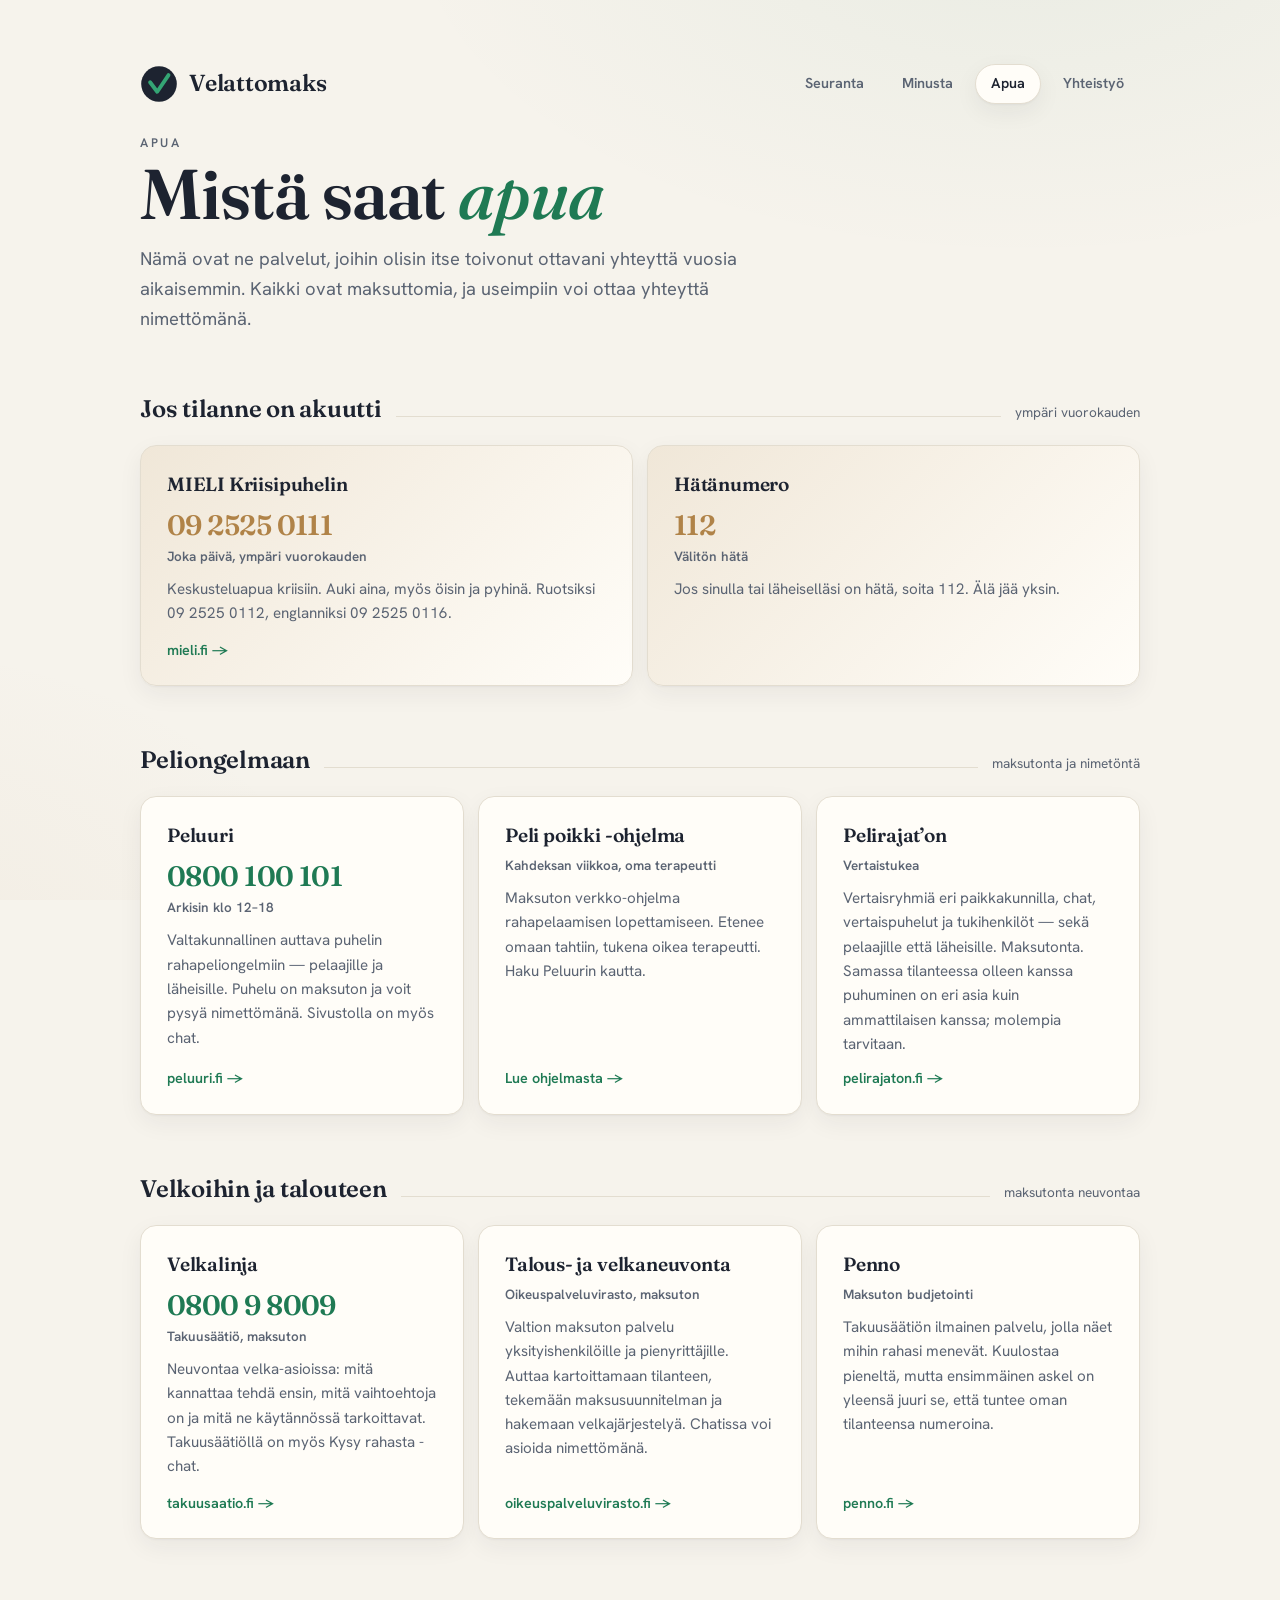
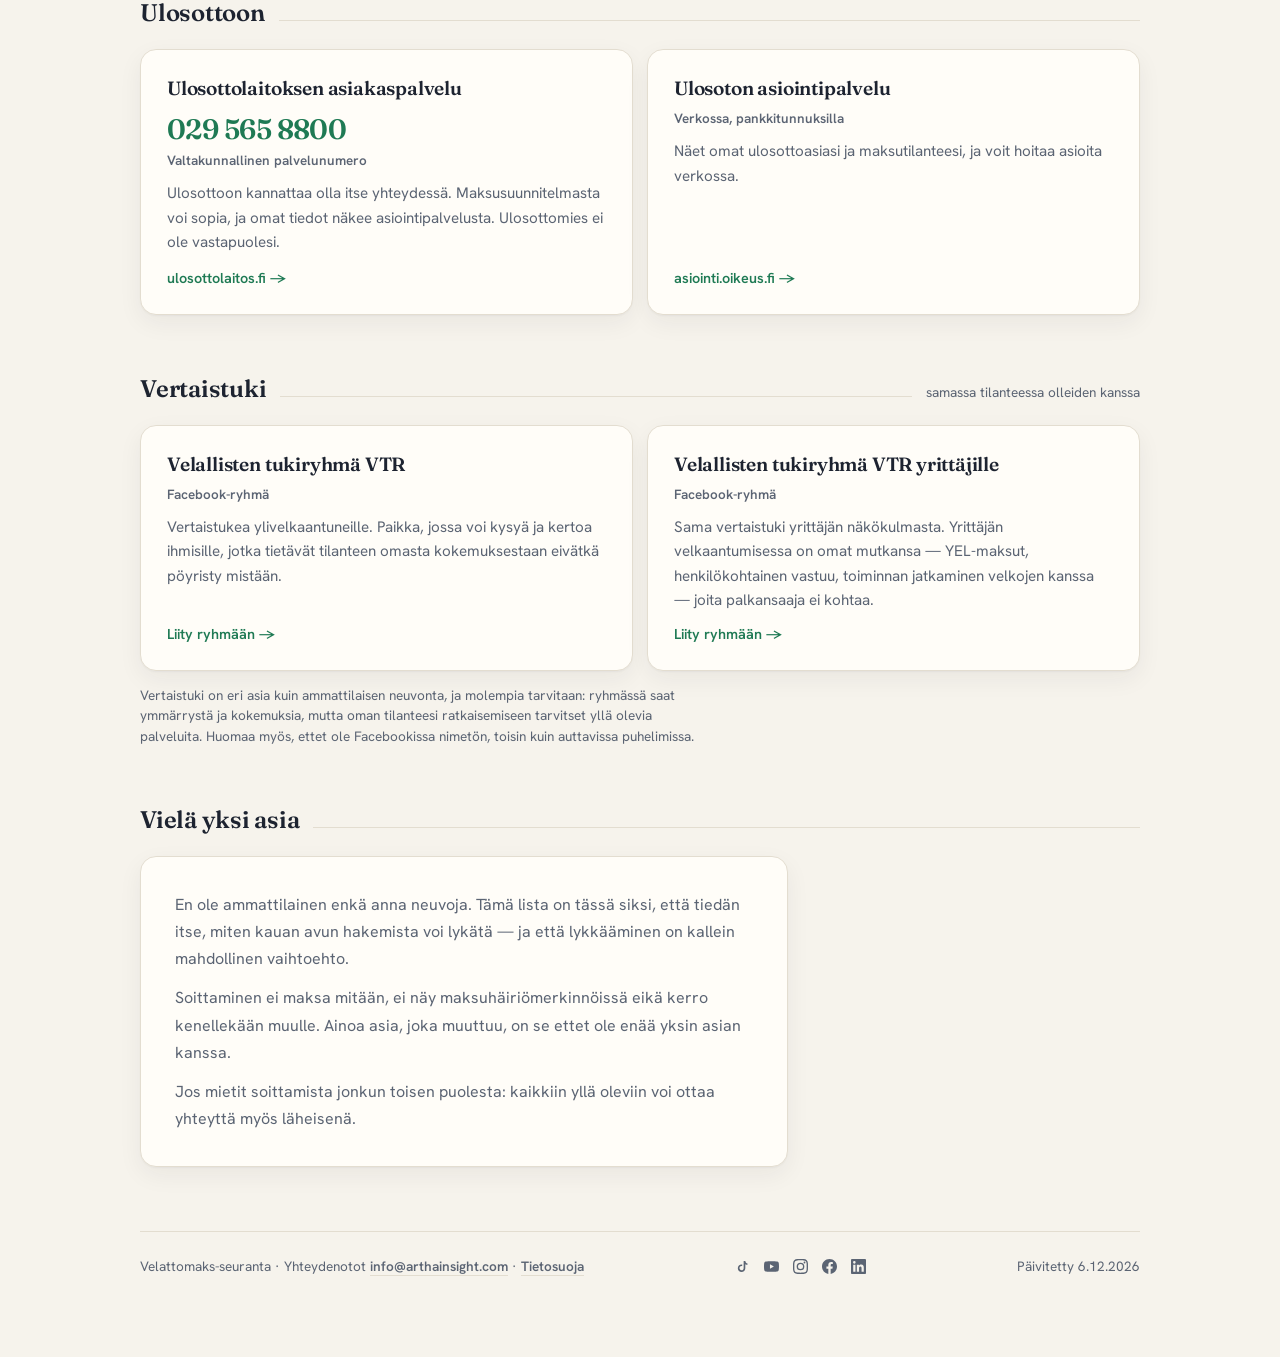
==== commit 87e1cd00: "Kytke sähköpostitilaus ja lisää tietosuojaseloste Tilauslomakkeeseen oikeat MailerLite-tunnisteet. s" ====
--- a/apua.html
+++ b/apua.html
@@ -3,6 +3,21 @@
 <head>
 <title>Apua — Velattomaks</title>
 <meta name="description" content="Maksuttomat ja nimettömät palvelut peliongelmaan, velkoihin ja ulosottoon. Yhteystiedot koottuna yhdelle sivulle.">
+<link rel="canonical" href="https://velattomaks.fi/apua">
+<meta property="og:type" content="website">
+<meta property="og:site_name" content="Velattomaks">
+<meta property="og:locale" content="fi_FI">
+<meta property="og:url" content="https://velattomaks.fi/apua">
+<meta property="og:title" content="Apua — Velattomaks">
+<meta property="og:description" content="Maksuttomat ja nimettömät palvelut peliongelmaan, velkoihin ja ulosottoon. Yhteystiedot koottuna yhdelle sivulle.">
+<meta property="og:image" content="https://velattomaks.fi/og.png">
+<meta property="og:image:width" content="1200">
+<meta property="og:image:height" content="630">
+<meta property="og:image:alt" content="Velattomaks — velaton ennen kuin täytän 40, 13.10.2027">
+<meta name="twitter:card" content="summary_large_image">
+<meta name="twitter:title" content="Apua — Velattomaks">
+<meta name="twitter:description" content="Maksuttomat ja nimettömät palvelut peliongelmaan, velkoihin ja ulosottoon. Yhteystiedot koottuna yhdelle sivulle.">
+<meta name="twitter:image" content="https://velattomaks.fi/og.png">
 <meta charset="UTF-8">
 <meta name="viewport" content="width=device-width, initial-scale=1.0">
 <link rel="icon" href="/favicon.svg" type="image/svg+xml">
@@ -152,7 +167,7 @@
   </section>
 
   <footer>
-    <span>Velattomaks-seuranta · Yhteydenotot <a class="foot-mail" href="mailto:info@arthainsight.com">info@arthainsight.com</a></span>
+    <span>Velattomaks-seuranta · Yhteydenotot <a class="foot-mail" href="mailto:info@arthainsight.com">info@arthainsight.com</a> · <a class="foot-mail" href="/tietosuoja">Tietosuoja</a></span>
     <span class="foot-soc">
       <a class="tt-foot" href="https://www.tiktok.com/@velattomaks.fi" target="_blank" rel="noopener noreferrer" aria-label="TikTok" title="TikTok">
         <svg viewBox="0 0 24 24" fill="currentColor" aria-hidden="true"><path d="M16.5 3c.3 2.1 1.6 3.73 3.5 4.03v2.34c-1.2 0-2.4-.38-3.5-1.02v6.43c0 3.31-2.69 6-6 6s-6-2.69-6-6 2.69-6 6-6c.34 0 .67.03 1 .08v2.42c-.32-.1-.66-.16-1-.16-1.83 0-3.33 1.5-3.33 3.34S8.67 18.17 10.5 18.17s3.33-1.5 3.33-3.34V3h2.67z"/></svg>
--- a/styles.css
+++ b/styles.css
@@ -249,3 +249,22 @@
   .help.urgent{background:linear-gradient(135deg,var(--remain-soft),var(--paper-2))}
   .help.urgent .num{color:var(--remain)}
   .help.nophone .go{margin-top:12px}
+
+  /* ---------- Sähköpostitilaus ---------- */
+  .signup{background:linear-gradient(135deg,var(--accent-soft),var(--paper-2));
+    border:1px solid var(--line);border-radius:var(--radius);
+    padding:clamp(26px,3.5vw,38px);box-shadow:var(--shadow);max-width:72ch}
+  .signup h3{font-family:'Fraunces',serif;font-weight:600;font-size:1.45rem;letter-spacing:-.01em}
+  .signup > p{color:var(--ink-soft);margin-top:10px;line-height:1.65;max-width:56ch}
+  .signup form{display:flex;gap:10px;margin-top:20px;flex-wrap:wrap}
+  .signup input[type=email]{flex:1;min-width:240px;padding:14px 18px;border-radius:999px;
+    border:1px solid var(--line);background:var(--paper-2);color:var(--ink);
+    font-family:inherit;font-size:1rem}
+  .signup input[type=email]::placeholder{color:var(--ink-soft)}
+  .signup input[type=email]:focus{outline:2px solid var(--accent);outline-offset:1px;border-color:transparent}
+  .signup button{padding:14px 30px;border:0;border-radius:999px;background:var(--accent);color:#fff;
+    font-family:inherit;font-weight:600;font-size:1rem;cursor:pointer;
+    transition:transform .16s ease,box-shadow .16s ease}
+  .signup button:hover{transform:translateY(-2px);box-shadow:0 6px 20px rgba(31,122,84,.3)}
+  .signup .fine{margin-top:14px;font-size:.84rem;color:var(--ink-soft);line-height:1.55;max-width:56ch}
+  .signup .hp{position:absolute;left:-9999px;width:1px;height:1px;overflow:hidden}
